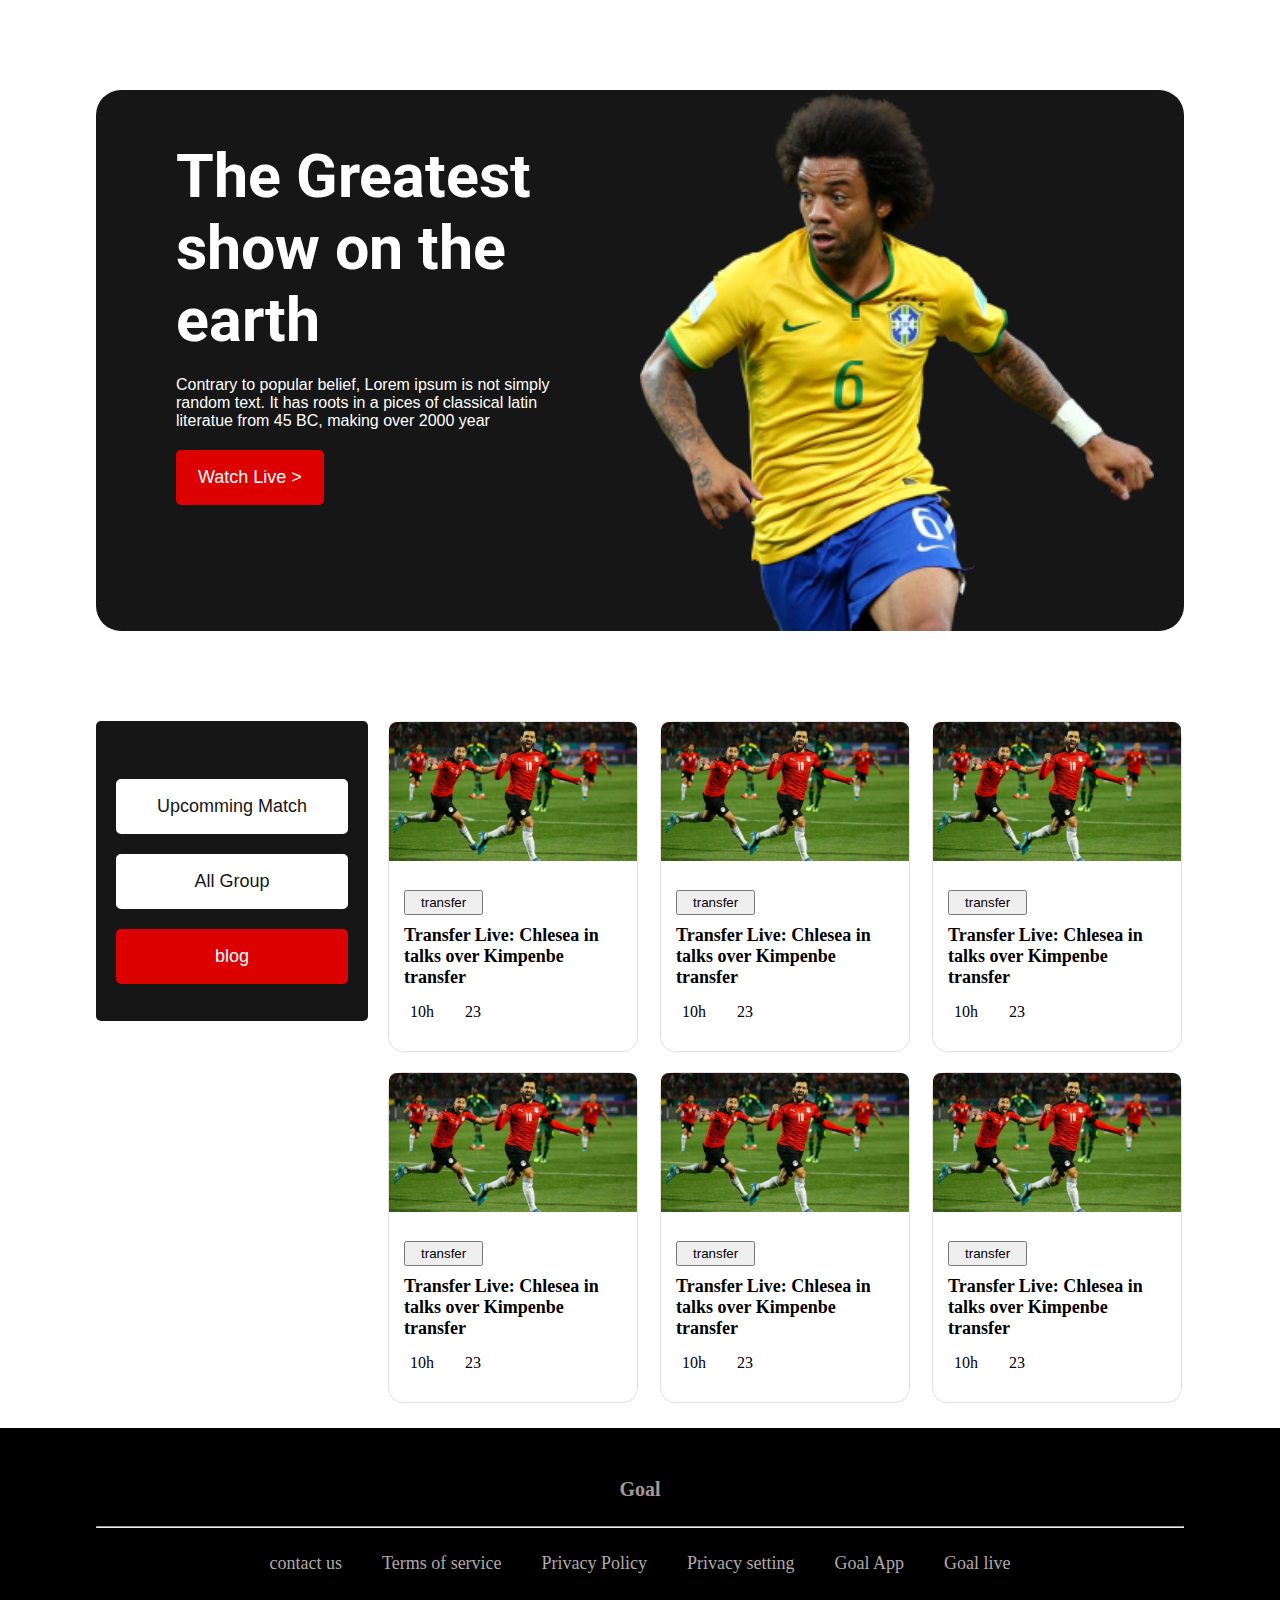
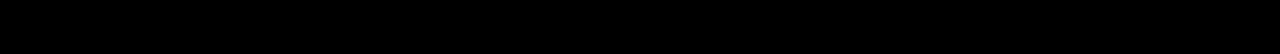
==== index.html @ 74c63b51 "world-cup" ====
<!DOCTYPE html>
<html lang="en">
<head>
    <meta charset="UTF-8">
    <meta http-equiv="X-UA-Compatible" content="IE=edge">
    <meta name="viewport" content="width=device-width, initial-scale=1.0">
    <link rel="stylesheet" href="style.css">
    <link rel="preconnect" href="https://fonts.googleapis.com">
    <link rel="stylesheet" href="https://cdnjs.cloudflare.com/ajax/libs/font-awesome/6.1.2/css/all.min.css" integrity="sha512-1sCRPdkRXhBV2PBLUdRb4tMg1w2YPf37qatUFeS7zlBy7jJI8Lf4VHwWfZZfpXtYSLy85pkm9GaYVYMfw5BC1A==" crossorigin="anonymous" referrerpolicy="no-referrer" />
    <link rel="preconnect" href="https://fonts.gstatic.com" crossorigin>
    <link href="https://fonts.googleapis.com/css2?family=Hind+Madurai&family=Roboto&display=swap" rel="stylesheet">
    <title>world cup</title>
</head>
<body>
    <section class="banner_area section_top_spacing">
        <div class="container">
            <div class="banner">
                <div class="banner_content">
                    <div class="content_heading">
                        <h1>The Greatest show on the earth</h1>
                    </div>
                    <div class="text">
                        <p class="large_text">Contrary to popular belief, Lorem ipsum is not simply random text. It has roots in a pices of classical latin literatue from 45 BC, making over 2000 year
                            </p>
                        <p class="medium_text">Contrary to popular belief, Lorem ipsum is not simply random text.</p>
                    </div>
                    <button class="btn">Watch Live ></button>
                </div>
                <div class="banner_image">
                    <img src="asset/Banner Image.png">
                </div>
            </div>
        </div>
    </section>
    <section class="galary_section section_top_spacing" style="padding-bottom: 25px;">
        <div class="container">
            <div class="galary">
                <div class="sitebar">
                    <button class="btn sitebar_btn bg_color">Upcomming Match</button>
                    <button class="btn sitebar_btn bg_color">All Group</button>
                    <button class="btn sitebar_btn">blog</button>
                </div>
                <div class="galary_area">
                    <div class="card">
                        <img src="/asset/Blog Image.png" alt="">
                        <div class="card_body">
                            <button class="card_btn">transfer</button>
                            <h2>Transfer Live: Chlesea in talks
                            over Kimpenbe transfer</h2>
                            <div class="notifiaction">
                                <div class="icon">
                                    <i class="fa-solid fa-clock"></i>
                                    10h
                                </div>
                                <div class="icon">
                                    <i class="fa-solid fa-message"></i>
                                    23
                                </div>
                            </div>
                        </div>
                    </div>
                    <div class="card">
                        <img src="/asset/Blog Image.png" alt="">
                        <div class="card_body">
                            <button class="card_btn">transfer</button>
                            <h2>Transfer Live: Chlesea in talks
                            over Kimpenbe transfer</h2>
                            <div class="notifiaction">
                                <div class="icon">
                                    <i class="fa-solid fa-clock"></i>
                                    10h
                                </div>
                                <div class="icon">
                                    <i class="fa-solid fa-message"></i>
                                    23
                                </div>
                            </div>
                        </div>
                    </div>
                    <div class="card">
                        <img src="/asset/Blog Image.png" alt="">
                        <div class="card_body">
                            <button class="card_btn">transfer</button>
                            <h2>Transfer Live: Chlesea in talks
                            over Kimpenbe transfer</h2>
                            <div class="notifiaction">
                                <div class="icon">
                                    <i class="fa-solid fa-clock"></i>
                                    10h
                                </div>
                                <div class="icon">
                                    <i class="fa-solid fa-message"></i>
                                    23
                                </div>
                            </div>
                        </div>
                    </div>
                    <div class="card">
                        <img src="/asset/Blog Image.png" alt="">
                        <div class="card_body">
                            <button class="card_btn">transfer</button>
                            <h2>Transfer Live: Chlesea in talks
                            over Kimpenbe transfer</h2>
                            <div class="notifiaction">
                                <div class="icon">
                                    <i class="fa-solid fa-clock"></i>
                                    10h
                                </div>
                                <div class="icon">
                                    <i class="fa-solid fa-message"></i>
                                    23
                                </div>
                            </div>
                        </div>
                    </div>
                    <div class="card">
                        <img src="/asset/Blog Image.png" alt="">
                        <div class="card_body">
                            <button class="card_btn">transfer</button>
                            <h2>Transfer Live: Chlesea in talks
                            over Kimpenbe transfer</h2>
                            <div class="notifiaction">
                                <div class="icon">
                                    <i class="fa-solid fa-clock"></i>
                                    10h
                                </div>
                                <div class="icon">
                                    <i class="fa-solid fa-message"></i>
                                    23
                                </div>
                            </div>
                        </div>
                    </div>
                    <div class="card">
                        <img src="/asset/Blog Image.png" alt="">
                        <div class="card_body">
                            <button class="card_btn">transfer</button>
                            <h2>Transfer Live: Chlesea in talks
                            over Kimpenbe transfer</h2>
                            <div class="notifiaction">
                                <div class="icon">
                                    <i class="fa-solid fa-clock"></i>
                                    10h
                                </div>
                                <div class="icon">
                                    <i class="fa-solid fa-message"></i>
                                    23
                                </div>
                            </div>
                        </div>
                    </div>
                </div>
            </div>
        </div>
    </section>
    <!-- footer  -->
    <footer class="footer">
        <div class="container">
            <div class="footer_heading" style="padding: 25px 0px;">
                <h1>Goal</h1>
            </div>
            <hr>
            <ul class="footer_nav" style="padding: 25px 0px;">
                <li><a href="#">contact us</a></li>
                <li><a href="#">Terms of service</a></li>
                <li><a href="#">Privacy Policy</a></li>
                <li><a href="#">Privacy setting</a></li>
                <li><a href="#">Goal App</a></li>
                <li><a href="#">Goal live</a></li>
            </ul>
            <div class="social_icon">
                <a href="https://www.facebook.com/"><i class="fa-brands fa-facebook"></i></a>
                <a href="#"><i class="fa-brands fa-square-twitter"></i></a>
                <a href="#"><i class="fa-brands fa-instagram"></i></a>

            </div>
        </div>
    </footer>
</body>
</html>
---- style.css ----
/* common css */

*{
    margin:0;
    padding: 0;
    box-sizing: border-box;
}

a{
    text-decoration: none;
}

ul,
ol{
   list-style: none; 
}

.btn{
    padding: 15px 20px;
    background-color:#dd0000;
    border: 2px solid #dd0000;
    color: #fff;
    font-size: 18px;
    cursor: pointer;
    border-radius: 5px;
}
.container{
    max-width: 85%;
    margin: 0 auto;
}

.common-spaceing{
    padding: 20px 0px;
}

.section_top_spacing{
    padding-top: 90px;
}

.sitebar_btn{
    margin-top: 20px;
}

/* banner area  */

.banner{
    background-color: #161616;
    display: flex;
    justify-content: space-between;
    padding: 0px 30px;
    border-radius: 25px;
}
.banner_content,
.banner_image{
    width: 50%;
}
.banner_content{
    padding: 50px;
}

.banner_content h1{
    font-family: 'Roboto', sans-serif;
    font-size: 61px;
    color: #fff;
    font-weight: 700;
}
.banner_content >.text{
    padding: 20px 0px;
}

.text p{
    font-family: Arial, Helvetica, sans-serif;
    color: #fff;
}

.banner_image{
    display: flex;
    align-items: flex-end;
}

.banner_image img{
    width: 100%;
}

.medium_text{
    display: none;
}
/* gallery area */

.galary{
    display: flex;
    justify-content: space-between;
}

.sitebar{
    width: 25%;
    display: flex;
    flex-direction: column;
    justify-content: center;
    padding: 20px;
    background-color: #161616;
    border-radius: 5px;
    height: 300px;
}
.bg_color{
    background-color: #fff;
    color: #161616;
    border-color: #fff;

}
.galary_area{
    padding-left: 20px;
    width: 75%;
    display: grid;
    grid-template-columns: repeat(3, 1fr);
    gap: 20px;

}

.card{
    width: 250px;
    border: 1px solid rgb(230, 223, 223);
    border-radius: 15px;
}
.card img{
    width: 100%;
}
.card_body{
    padding: 15px;
}
.card_body >.card_btn{
    padding: 3px 15px;
    margin: 10px 0px;

}
.card_body h2{
    font-size: 18px;
}
.notifiaction{
    padding: 15px 0px;
    display: flex;
    justify-content: start;
}
.notifiaction > .icon{
    margin-right: 25px;
}
.icon i{
    color: #a3a0a0;
    padding-right: 6px;
}

/* footer  */

.footer{
    background-color: #000;
    padding: 25px 0px;
}

.footer h1{
    color: rgb(165, 152, 152);
    text-align: center;
    font-size: 20px;
}

.footer_nav {
    display: flex;
    justify-content: center;
}

.footer_nav hr{
    color: aliceblue;
}
.footer_nav a{
    padding: 20px 20px;
    color: rgb(178, 168, 168);
    font-size: 18px;
}

.social_icon{
    display: flex;
    justify-content: center;
}

.social_icon a{
    padding: 15px 15px;
}
.social_icon a i{
    font-size: 18px;
    color:#a3a0a0
}
/* responsive */

/*small screen  */

@media screen and (max-width: 576px){
    /* banner part  */
    .container{
        max-width: 95%;
    }
    .banner{
        display: flex;
        flex-direction: column;
        width: 100%;
        justify-content: center;
    }
    .banner_content_area,
    .banner_image_area{
        width: 100%;
    }
    .banner_content{
        display: flex;
        flex-direction: column;
        width: 100%;
        justify-content: center;
        text-align: center;
    }
    .content_heading{
        padding: 15px 0px;
    }
    .content_heading h1{
        font-size: 30px;
        width: 80%;
        margin: auto;
       
    }
    .banner_content > .btn{
        width: 70%;
        margin: auto;
    }
    .banner_image{
        display: flex;
        justify-content: center;
    }
    .banner_image img{
        width: 100%;
    }
    .banner_content{
        padding: 15px;
    }

    .banner_content > .text{
        padding: 20px 0px;
    }
    .medium_text{
        display: block;
    }
    .large_text{
        display: none;
    }
    .banner_image{
        display: flex;
        justify-content: center;
        width: 100%;
        padding-top: 15px;
        padding-left: 15px;
    }
    /* .sitebar */
    .galary{
        display: flex;
        flex-direction: column;
    }
    .sitebar{
        width: 100%;
        display: flex;
        flex-direction: column;
        justify-content: center;
        padding: 20px;
        background-color: #fff;
        border-radius: 5px;
        height: auto;
    }
    .bg_color{
        color: #161616;
        border-color: grey;
    
    }
    .sitebar_btn{
        width: 100%;
    }

    .galary_section{
        padding-top: 30px!important;
    }

    /* galary */

    .galary_area{
        padding: 0px 20px;
        width: 100%;
        display: grid;
        grid-template-columns: repeat(1, 1fr);
        gap: 20px;
    
    }

    .galary_area > .card{
        width: 100%;
        margin-top: 20px;
    }

    /* footer screen  */
    .footer_nav {
        display: flex;
        flex-direction: column;
        justify-content: center;
        text-align: center;
    }

    .footer_nav hr{
        color: aliceblue;
        width: 80%;
    }
    .footer_nav li{
        padding: 15px 0px;
    }
    .footer_nav a{
        color: rgb(178, 168, 168);
        font-size: 18px;
    }
    

}
/* mobile screen  */

@media screen and (min-width: 576px) and (max-width: 767px){
    .container{
        max-width: 93%;
    }
    .banner{
        display: flex;
        flex-direction: column;
        width: 100%;
        justify-content: center;
    }
    .banner_content_area,
    .banner_image_area{
        width: 100%;
    }
    .banner_content{
        display: flex;
        flex-direction: column;
        width: 100%;
        justify-content: center;
        text-align: center;
    }
    .content_heading{
        padding: 25px 0px;
    }
    .banner_content >.text{
        width: 70%;
        margin: auto;
        padding: 10px 15px 30px 15px!important;
    }
    .content_heading h1{
        font-size: 30px;
        width: 70%;
        margin: auto;
       
    }
    .banner_content > .btn{
        width: 177px;
        margin: auto;
    }
    .banner_image{
        display: flex;
        justify-content: center;
    }
    .banner_image img{
        width: 100%;
    }
    .banner_content{
        padding: 15px;
    }

    .banner_content > .text{
        padding: 20px 0px;
    }
    .medium_text{
        display: block;
    }
    .large_text{
        display: none;
    }
    .banner_image{
        display: flex;
        justify-content: center;
        width: 100%;
        padding-top: 15px;
        padding-left: 15px;
    }

    /* site bar  */

    /* .sitebar */
    .galary{
        display: flex;
        flex-direction: column;
    }
    .sitebar{
        width: 100%;
        display: flex;
        flex-direction: column;
        justify-content: center;
        padding: 20px;
        background-color: #fff;
        border-radius: 5px;
        height: auto;
    }
    .bg_color{
        color: #161616;
        border-color: grey;
    
    }
    .sitebar_btn{
        width: 100%;
    }

    .galary_section{
        padding-top: 30px!important;
    }

    /* galary  */

    .galary_area{
        width: 100%;
        display: grid;
        grid-template-columns: repeat(1, 1fr);
        justify-content: center;
    
    }
    .galary_area > .card{
        width: 100%;
        margin-top: 20px;
    }

    /* footer screen  */
    .footer_nav {
        display: flex;
        flex-direction: column;
        justify-content: center;
        text-align: center;
    }

    .footer_nav hr{
        color: aliceblue;
        width: 80%;
    }
    .footer_nav li{
        padding: 15px 0px;
    }
    .footer_nav a{
        color: rgb(178, 168, 168);
        font-size: 18px;
    }
    


}
/* tablet screen  */
@media screen and (min-width: 767px) and (max-width: 992px){
    
    .container{
        max-width: 91%;
    }
    .banner_image img{
        height: 87%;
        width: auto;
    }
    .banner_content h1{
        font-size: 35px;
       
    }
    .medium_text{
        display: block;
    }
    .large_text{
        display: none;
    }

  
    .galary{
        display: flex;
        flex-direction: column;
    }

    /* sitebar  */

    .sitebar{
        width: 100%;
        display: flex;
        flex-direction: row;
        justify-content: space-evenly;
        padding: 20px;
        background-color: #fff;
        border-radius: 5px;
        height: auto;
    }
    .bg_color{
        background-color: #fff;
        color: #161616;
        border-color: grey;
    
    }
    .sitebar_btn{
        width: 200px;
    }

    .galary_section{
        padding-top: 30px!important;
    }
    .galary_area{
        width: 100%;
        display: grid;
        grid-template-columns: repeat(2, 1fr);
        justify-content: center;
    
    }
    .galary_area > .card{
        width: 100%;
        margin-top: 20px;
    }

    /* footer screen  */
    .footer_nav {
        display: flex;
        flex-direction: row;
        justify-content: center;
        text-align: center;
        flex-wrap: wrap;
    }

    .footer_nav hr{
        color: aliceblue;
        width: 80%;
    }
    .footer_nav li{
        padding: 15px 0px;
    }
    .footer_nav a{
        color: rgb(178, 168, 168);
        font-size: 18px;
    }
    

}

/* main screen */
@media screen and (min-width: 992px) and (max-width: 1200px){
    
    .container{
        max-width: 88%;
    }
    .banner_content h1{
        font-size: 43px;
       
    }
    .galary{
        display: flex;
        justify-content: space-between;
    }
    
    .sitebar{
        width: 25%;
        display: flex;
        flex-direction: column;
        justify-content: center;
        padding: 20px;
        background-color: #161616;
        border-radius: 5px;
        height: 300px;
    }
    .bg_color{
        background-color: #fff;
        color: #161616;
        border-color: #fff;
    
    }
    .galary_area{
        padding-left: 20px;
        width: 75%;
        display: grid;
        grid-template-columns: repeat(3, 1fr);
        gap: 20px;
    
    }
    
    .card{
        width: 100%;
        border: 1px solid rgb(230, 223, 223);
        border-radius: 15px;
    }
    .card img{
        width: 100%;
    }
    
}


/* website 2  */

.card > .mach{
    display: flex;
    justify-content: center;
    padding: 15px;
}

.card-body{
    padding: 0px 15px 15px 15px;
    text-align: center;
}

.card-body > .date{
    text-align: center;
}
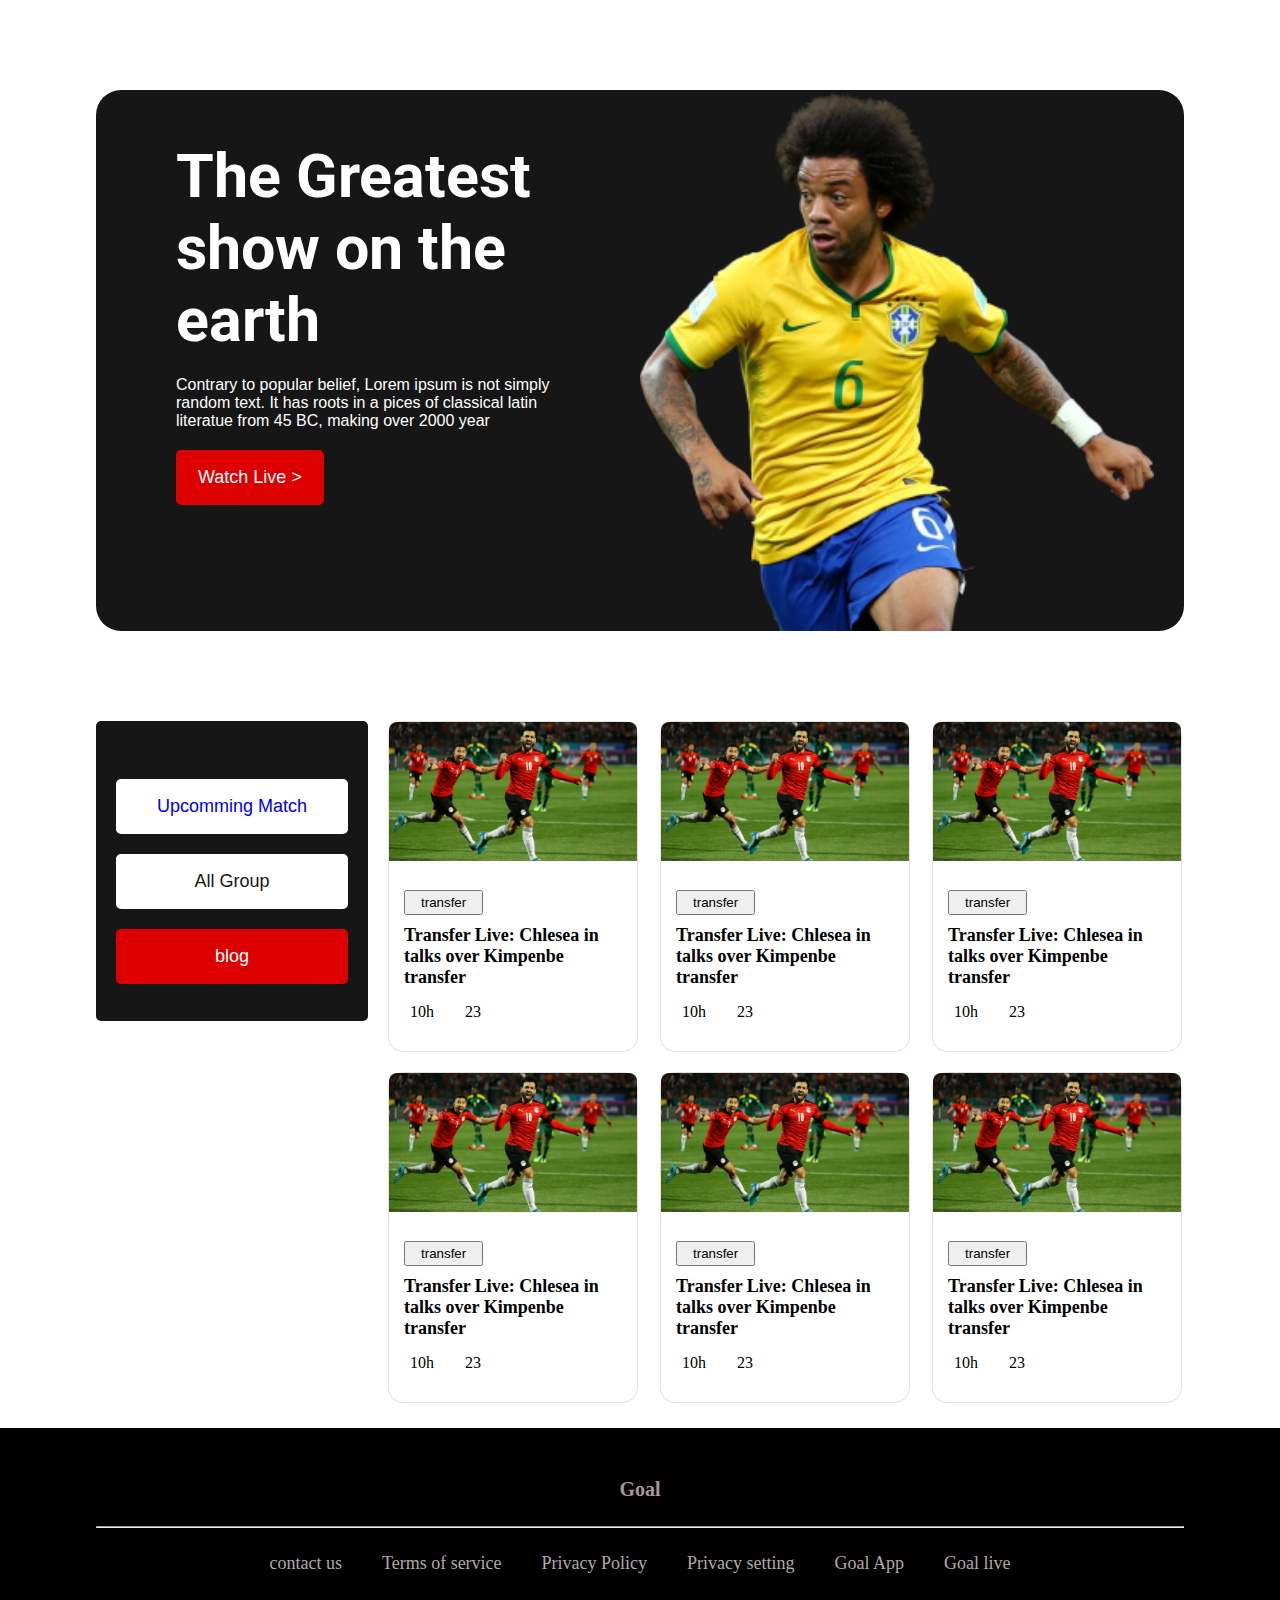
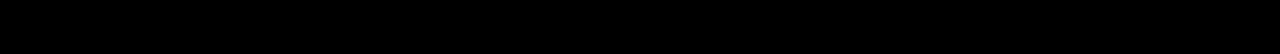
==== commit aa1d5648: "project completed" ====
--- a/index.html
+++ b/index.html
@@ -36,13 +36,13 @@
         <div class="container">
             <div class="galary">
                 <div class="sitebar">
-                    <button class="btn sitebar_btn bg_color">Upcomming Match</button>
+                    <button class="btn sitebar_btn bg_color"><a href="/website2.html">Upcomming Match</a></button>
                     <button class="btn sitebar_btn bg_color">All Group</button>
                     <button class="btn sitebar_btn">blog</button>
                 </div>
                 <div class="galary_area">
                     <div class="card">
-                        <img src="/asset/Blog Image.png" alt="">
+                        <img src="asset/Blog Image.png" alt="">
                         <div class="card_body">
                             <button class="card_btn">transfer</button>
                             <h2>Transfer Live: Chlesea in talks
@@ -60,7 +60,7 @@
                         </div>
                     </div>
                     <div class="card">
-                        <img src="/asset/Blog Image.png" alt="">
+                        <img src="asset/Blog Image.png" alt="">
                         <div class="card_body">
                             <button class="card_btn">transfer</button>
                             <h2>Transfer Live: Chlesea in talks
@@ -78,7 +78,7 @@
                         </div>
                     </div>
                     <div class="card">
-                        <img src="/asset/Blog Image.png" alt="">
+                        <img src="asset/Blog Image.png" alt="">
                         <div class="card_body">
                             <button class="card_btn">transfer</button>
                             <h2>Transfer Live: Chlesea in talks
@@ -96,7 +96,7 @@
                         </div>
                     </div>
                     <div class="card">
-                        <img src="/asset/Blog Image.png" alt="">
+                        <img src="asset/Blog Image.png" alt="">
                         <div class="card_body">
                             <button class="card_btn">transfer</button>
                             <h2>Transfer Live: Chlesea in talks
@@ -114,7 +114,7 @@
                         </div>
                     </div>
                     <div class="card">
-                        <img src="/asset/Blog Image.png" alt="">
+                        <img src="asset/Blog Image.png" alt="">
                         <div class="card_body">
                             <button class="card_btn">transfer</button>
                             <h2>Transfer Live: Chlesea in talks
@@ -132,7 +132,7 @@
                         </div>
                     </div>
                     <div class="card">
-                        <img src="/asset/Blog Image.png" alt="">
+                        <img src="asset/Blog Image.png" alt="">
                         <div class="card_body">
                             <button class="card_btn">transfer</button>
                             <h2>Transfer Live: Chlesea in talks
